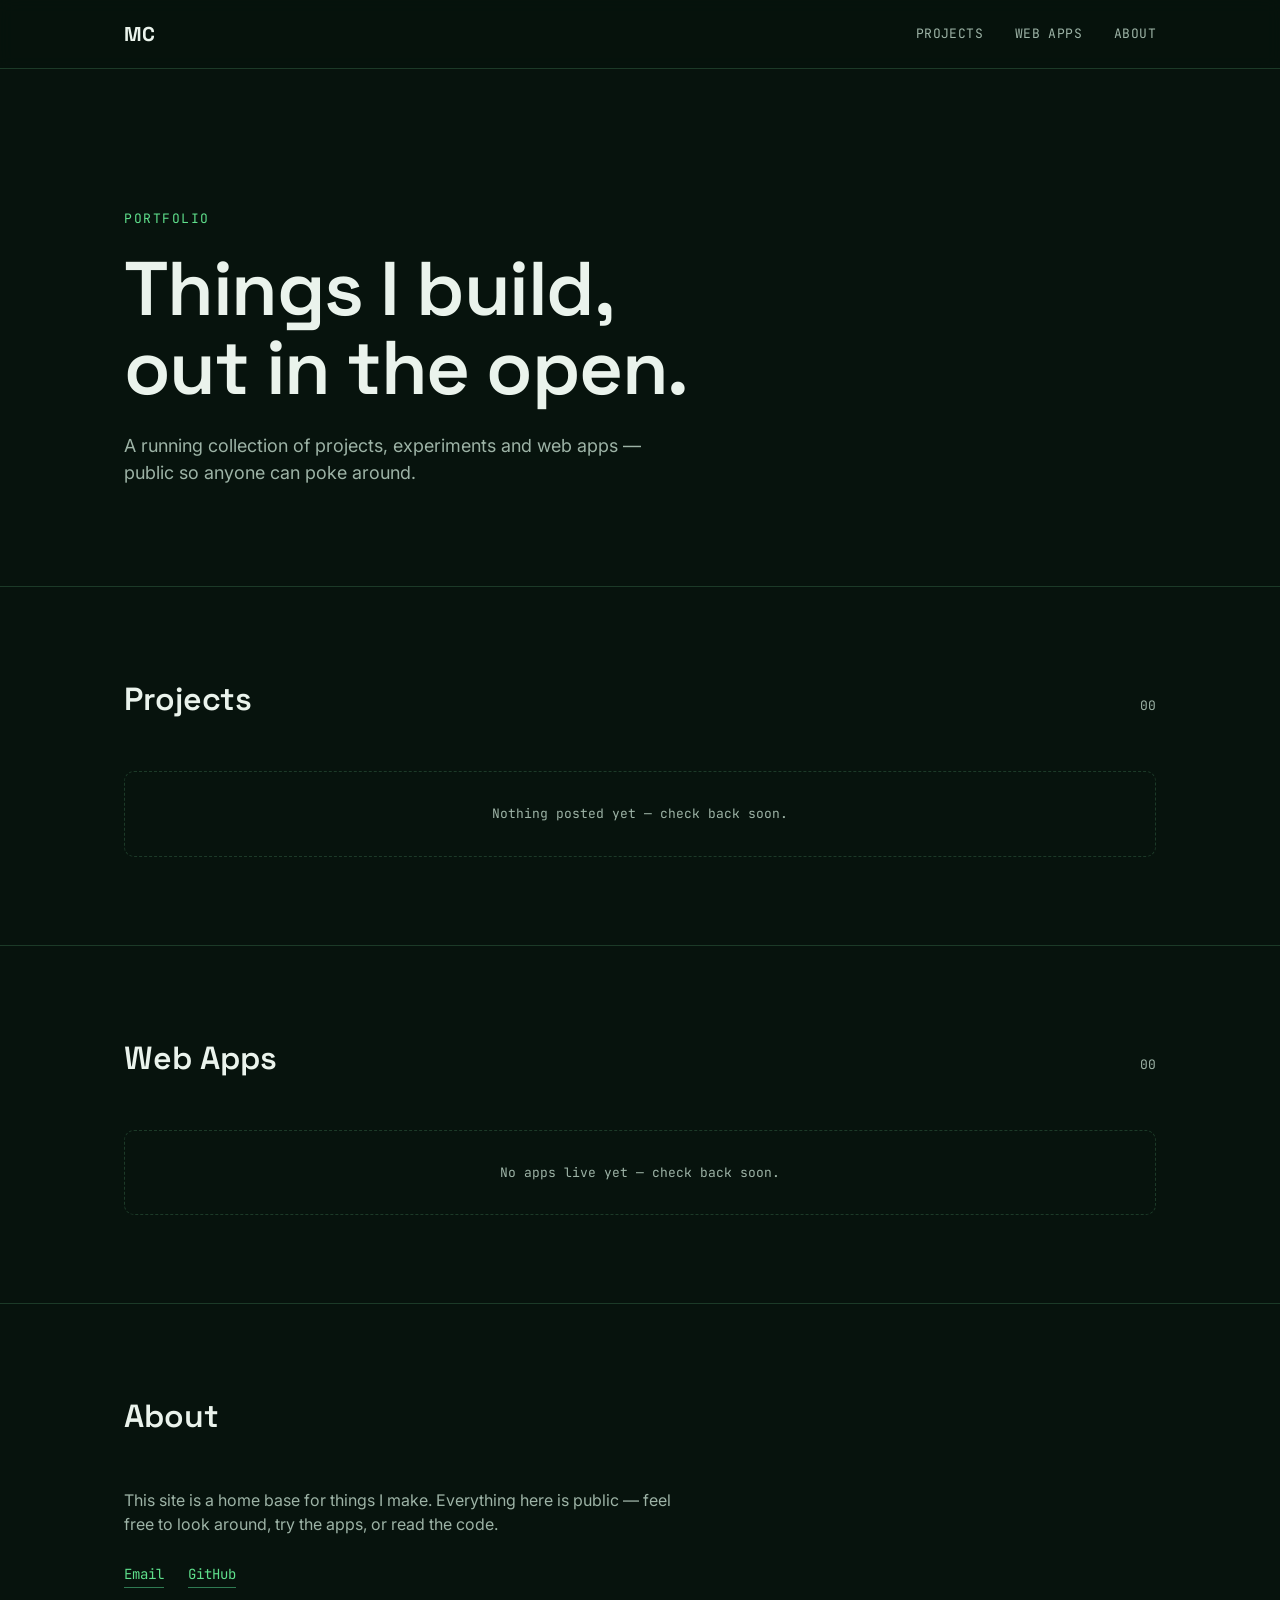
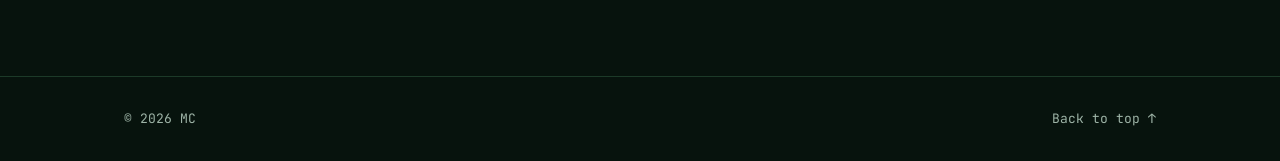
==== index.html @ 1ebcab1e "Add dark-green portfolio landing page Simple static site with project/web app card sections, driven " ====
<!doctype html>
<html lang="en">
<head>
  <meta charset="UTF-8" />
  <meta name="viewport" content="width=device-width, initial-scale=1.0" />
  <title>MC — Things I build</title>
  <meta name="description" content="A collection of projects and web apps." />

  <link rel="preconnect" href="https://fonts.googleapis.com" />
  <link rel="preconnect" href="https://fonts.gstatic.com" crossorigin />
  <link href="https://fonts.googleapis.com/css2?family=Space+Grotesk:wght@400;500;600;700&family=Inter:wght@400;500;600&family=JetBrains+Mono:wght@400;500&display=swap" rel="stylesheet" />

  <link rel="stylesheet" href="css/style.css" />
</head>
<body>

  <header class="site-header">
    <div class="wrap header-inner">
      <a href="#top" class="logo">MC</a>
      <nav class="nav">
        <a href="#projects">Projects</a>
        <a href="#apps">Web Apps</a>
        <a href="#about">About</a>
      </nav>
    </div>
  </header>

  <main id="top">
    <section class="hero">
      <div class="wrap">
        <p class="eyebrow">Portfolio</p>
        <h1>Things I build,<br />out in the open.</h1>
        <p class="hero-sub">
          A running collection of projects, experiments and web apps —
          public so anyone can poke around.
        </p>
      </div>
    </section>

    <section id="projects" class="section">
      <div class="wrap">
        <div class="section-head">
          <h2>Projects</h2>
          <span class="section-count" data-count="projects">00</span>
        </div>
        <div class="grid" id="projects-grid"></div>
      </div>
    </section>

    <section id="apps" class="section">
      <div class="wrap">
        <div class="section-head">
          <h2>Web Apps</h2>
          <span class="section-count" data-count="apps">00</span>
        </div>
        <div class="grid" id="apps-grid"></div>
      </div>
    </section>

    <section id="about" class="section about">
      <div class="wrap">
        <div class="section-head">
          <h2>About</h2>
        </div>
        <p class="about-text">
          This site is a home base for things I make. Everything here is
          public — feel free to look around, try the apps, or read the code.
        </p>
        <div class="links">
          <a href="mailto:hello@example.com">Email</a>
          <a href="https://github.com/" target="_blank" rel="noopener">GitHub</a>
        </div>
      </div>
    </section>
  </main>

  <footer class="site-footer">
    <div class="wrap footer-inner">
      <span>&copy; <span id="year"></span> MC</span>
      <a href="#top">Back to top ↑</a>
    </div>
  </footer>

  <script src="js/data.js"></script>
  <script src="js/script.js"></script>
</body>
</html>
---- css/style.css ----
/* ---------- Reset ---------- */
*, *::before, *::after { box-sizing: border-box; }
html, body { margin: 0; padding: 0; }
img { max-width: 100%; display: block; }
a { color: inherit; text-decoration: none; }
ul { list-style: none; margin: 0; padding: 0; }

/* ---------- Theme ---------- */
:root {
  --bg: #07130d;
  --bg-alt: #0c1c13;
  --card: #0f2318;
  --border: #1c3a28;
  --text: #eaf3ec;
  --text-dim: #9db3a6;
  --accent: #5fe08c;
  --accent-dim: #2f7a52;

  --font-display: "Space Grotesk", "Helvetica Neue", Arial, sans-serif;
  --font-body: "Inter", "Helvetica Neue", Arial, sans-serif;
  --font-mono: "JetBrains Mono", "Courier New", monospace;

  --wrap: 1080px;
}

body {
  background: var(--bg);
  color: var(--text);
  font-family: var(--font-body);
  line-height: 1.5;
  -webkit-font-smoothing: antialiased;
}

.wrap {
  max-width: var(--wrap);
  margin: 0 auto;
  padding: 0 24px;
}

/* ---------- Header ---------- */
.site-header {
  position: sticky;
  top: 0;
  z-index: 50;
  background: rgba(7, 19, 13, 0.85);
  backdrop-filter: blur(8px);
  border-bottom: 1px solid var(--border);
}

.header-inner {
  display: flex;
  align-items: center;
  justify-content: space-between;
  height: 68px;
}

.logo {
  font-family: var(--font-display);
  font-weight: 700;
  font-size: 20px;
  letter-spacing: 0.02em;
  color: var(--text);
}

.nav {
  display: flex;
  gap: 32px;
}

.nav a {
  font-family: var(--font-mono);
  font-size: 13px;
  color: var(--text-dim);
  letter-spacing: 0.03em;
  text-transform: uppercase;
  transition: color 0.15s ease;
}

.nav a:hover { color: var(--accent); }

/* ---------- Hero ---------- */
.hero {
  padding: 140px 0 100px;
  border-bottom: 1px solid var(--border);
}

.eyebrow {
  font-family: var(--font-mono);
  font-size: 13px;
  color: var(--accent);
  text-transform: uppercase;
  letter-spacing: 0.12em;
  margin: 0 0 20px;
}

.hero h1 {
  font-family: var(--font-display);
  font-weight: 600;
  font-size: clamp(40px, 7vw, 76px);
  line-height: 1.05;
  letter-spacing: -0.02em;
  margin: 0 0 24px;
}

.hero-sub {
  font-size: 18px;
  color: var(--text-dim);
  max-width: 520px;
  margin: 0;
}

/* ---------- Sections ---------- */
.section {
  padding: 88px 0;
  border-bottom: 1px solid var(--border);
}

.section-head {
  display: flex;
  align-items: baseline;
  justify-content: space-between;
  margin-bottom: 48px;
}

.section-head h2 {
  font-family: var(--font-display);
  font-weight: 600;
  font-size: 32px;
  margin: 0;
}

.section-count {
  font-family: var(--font-mono);
  font-size: 13px;
  color: var(--text-dim);
}

/* ---------- Grid / Cards ---------- */
.grid {
  display: grid;
  grid-template-columns: repeat(auto-fill, minmax(280px, 1fr));
  gap: 24px;
}

.card {
  background: var(--card);
  border: 1px solid var(--border);
  border-radius: 10px;
  overflow: hidden;
  transition: border-color 0.2s ease, transform 0.2s ease;
  display: flex;
  flex-direction: column;
}

.card:hover {
  border-color: var(--accent-dim);
  transform: translateY(-2px);
}

.card-media {
  aspect-ratio: 16 / 10;
  background: var(--bg-alt);
  overflow: hidden;
  display: flex;
  align-items: center;
  justify-content: center;
}

.card-media img {
  width: 100%;
  height: 100%;
  object-fit: cover;
}

.card-media .placeholder {
  font-family: var(--font-mono);
  font-size: 12px;
  color: var(--text-dim);
}

.card-body {
  padding: 20px;
  flex: 1;
  display: flex;
  flex-direction: column;
  gap: 10px;
}

.card-title {
  font-family: var(--font-display);
  font-weight: 600;
  font-size: 18px;
  margin: 0;
}

.card-desc {
  font-size: 14px;
  color: var(--text-dim);
  margin: 0;
  flex: 1;
}

.card-tags {
  display: flex;
  flex-wrap: wrap;
  gap: 8px;
  margin-top: 4px;
}

.tag {
  font-family: var(--font-mono);
  font-size: 11px;
  color: var(--accent);
  border: 1px solid var(--accent-dim);
  border-radius: 999px;
  padding: 3px 10px;
  text-transform: uppercase;
  letter-spacing: 0.03em;
}

.card-link {
  font-family: var(--font-mono);
  font-size: 13px;
  color: var(--text);
  display: inline-flex;
  align-items: center;
  gap: 6px;
  margin-top: 8px;
  border-top: 1px solid var(--border);
  padding-top: 14px;
}

.card-link:hover { color: var(--accent); }

.card-link .arrow {
  transition: transform 0.15s ease;
}

.card:hover .card-link .arrow {
  transform: translateX(3px);
}

.empty-state {
  font-family: var(--font-mono);
  font-size: 13px;
  color: var(--text-dim);
  border: 1px dashed var(--border);
  border-radius: 10px;
  padding: 32px;
  text-align: center;
  grid-column: 1 / -1;
}

/* ---------- About ---------- */
.about-text {
  font-size: 16px;
  color: var(--text-dim);
  max-width: 560px;
  margin: 0 0 28px;
}

.links {
  display: flex;
  gap: 24px;
}

.links a {
  font-family: var(--font-mono);
  font-size: 14px;
  color: var(--accent);
  border-bottom: 1px solid var(--accent-dim);
  padding-bottom: 2px;
}

.links a:hover { color: var(--text); border-color: var(--text); }

/* ---------- Footer ---------- */
.site-footer {
  padding: 32px 0;
}

.footer-inner {
  display: flex;
  align-items: center;
  justify-content: space-between;
  font-family: var(--font-mono);
  font-size: 13px;
  color: var(--text-dim);
}

.footer-inner a:hover { color: var(--accent); }

/* ---------- Responsive ---------- */
@media (max-width: 640px) {
  .hero { padding: 100px 0 64px; }
  .section { padding: 64px 0; }
  .nav { gap: 18px; }
}
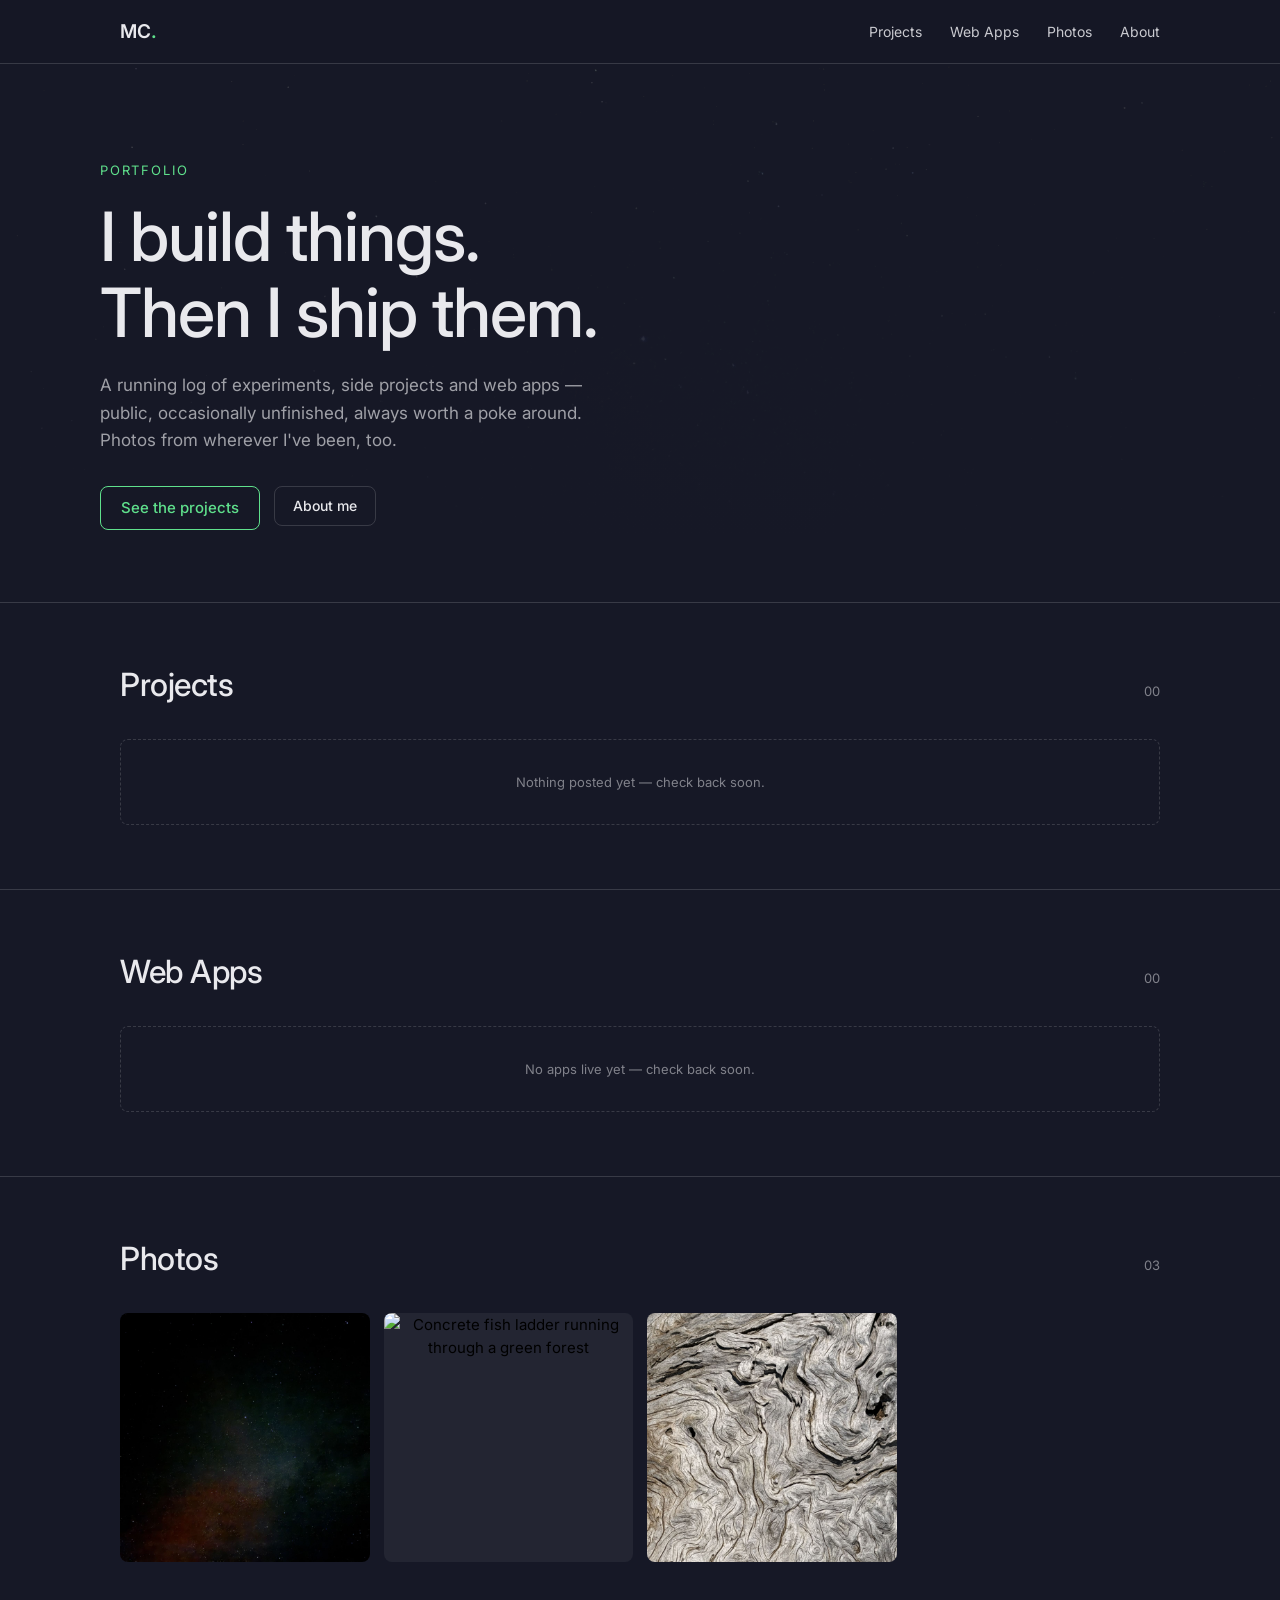
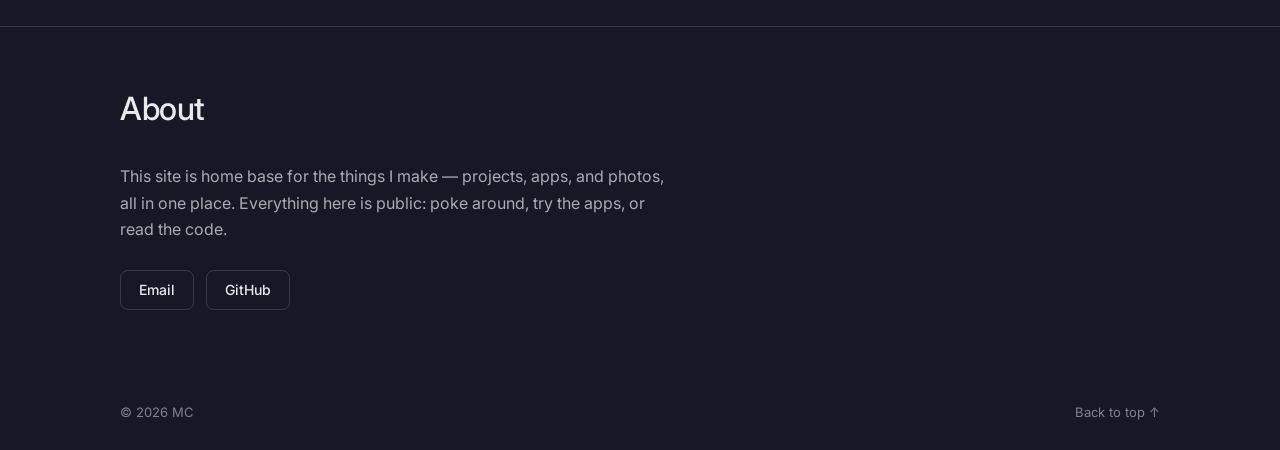
==== commit 0cde69b2: "Implement Claude Design export as the site's main design Rebuild the page around the exported Noctur" ====
--- a/index.html
+++ b/index.html
@@ -4,11 +4,11 @@
   <meta charset="UTF-8" />
   <meta name="viewport" content="width=device-width, initial-scale=1.0" />
   <title>MC — Things I build</title>
-  <meta name="description" content="A collection of projects and web apps." />
+  <meta name="description" content="A collection of projects, web apps and photos." />
 
   <link rel="preconnect" href="https://fonts.googleapis.com" />
   <link rel="preconnect" href="https://fonts.gstatic.com" crossorigin />
-  <link href="https://fonts.googleapis.com/css2?family=Space+Grotesk:wght@400;500;600;700&family=Inter:wght@400;500;600&family=JetBrains+Mono:wght@400;500&display=swap" rel="stylesheet" />
+  <link href="https://fonts.googleapis.com/css2?family=Inter:wght@400;500;600;700&display=swap" rel="stylesheet" />
 
   <link rel="stylesheet" href="css/style.css" />
 </head>
@@ -16,10 +16,11 @@
 
   <header class="site-header">
     <div class="wrap header-inner">
-      <a href="#top" class="logo">MC</a>
+      <a href="#top" class="logo">MC<span class="dot">.</span></a>
       <nav class="nav">
         <a href="#projects">Projects</a>
         <a href="#apps">Web Apps</a>
+        <a href="#photos">Photos</a>
         <a href="#about">About</a>
       </nav>
     </div>
@@ -27,13 +28,20 @@
 
   <main id="top">
     <section class="hero">
-      <div class="wrap">
+      <div class="hero-media" id="hero-media"></div>
+      <div class="hero-scrim"></div>
+      <div class="hero-inner">
         <p class="eyebrow">Portfolio</p>
-        <h1>Things I build,<br />out in the open.</h1>
+        <h1>I build things.<br />Then I ship them.</h1>
         <p class="hero-sub">
-          A running collection of projects, experiments and web apps —
-          public so anyone can poke around.
+          A running log of experiments, side projects and web apps —
+          public, occasionally unfinished, always worth a poke around.
+          Photos from wherever I've been, too.
         </p>
+        <div class="hero-actions">
+          <a href="#projects" class="btn btn-primary">See the projects</a>
+          <a href="#about" class="btn btn-secondary">About me</a>
+        </div>
       </div>
     </section>
 
@@ -57,18 +65,29 @@
       </div>
     </section>
 
-    <section id="about" class="section about">
+    <section id="photos" class="section">
+      <div class="wrap">
+        <div class="section-head">
+          <h2>Photos</h2>
+          <span class="section-count" data-count="photos">00</span>
+        </div>
+        <div class="photos-grid" id="photos-grid"></div>
+      </div>
+    </section>
+
+    <section id="about" class="section" style="border-bottom: 0;">
       <div class="wrap">
         <div class="section-head">
           <h2>About</h2>
         </div>
         <p class="about-text">
-          This site is a home base for things I make. Everything here is
-          public — feel free to look around, try the apps, or read the code.
+          This site is home base for the things I make — projects, apps,
+          and photos, all in one place. Everything here is public: poke
+          around, try the apps, or read the code.
         </p>
         <div class="links">
-          <a href="mailto:hello@example.com">Email</a>
-          <a href="https://github.com/" target="_blank" rel="noopener">GitHub</a>
+          <a href="mailto:hello@example.com" class="btn btn-secondary">Email</a>
+          <a href="https://github.com/09R3/MC" target="_blank" rel="noopener" class="btn btn-secondary">GitHub</a>
         </div>
       </div>
     </section>
@@ -81,6 +100,36 @@
     </div>
   </footer>
 
+  <nav class="tab-bar" id="tab-bar">
+    <a href="#projects" class="tab-item" data-tab="projects">
+      <svg width="20" height="20" viewBox="0 0 256 256" fill="none" stroke="currentColor" stroke-width="16"><rect x="40" y="40" width="72" height="72" rx="8"></rect><rect x="144" y="40" width="72" height="72" rx="8"></rect><rect x="40" y="144" width="72" height="72" rx="8"></rect><rect x="144" y="144" width="72" height="72" rx="8"></rect></svg>
+      <span>Projects</span>
+    </a>
+    <a href="#apps" class="tab-item" data-tab="apps">
+      <svg width="20" height="20" viewBox="0 0 256 256" fill="none" stroke="currentColor" stroke-width="16" stroke-linejoin="round"><path d="M140 32 56 144h56l-16 80 84-112h-56z"></path></svg>
+      <span>Apps</span>
+    </a>
+    <a href="#photos" class="tab-item" data-tab="photos">
+      <svg width="20" height="20" viewBox="0 0 256 256" fill="none" stroke="currentColor" stroke-width="16" stroke-linejoin="round"><rect x="32" y="48" width="192" height="160" rx="10"></rect><circle cx="96" cy="108" r="16" fill="currentColor" stroke="none"></circle><path d="M32 176l52-52 40 40 32-32 68 68" stroke-linecap="round"></path></svg>
+      <span>Photos</span>
+    </a>
+    <a href="#about" class="tab-item" data-tab="about">
+      <svg width="20" height="20" viewBox="0 0 256 256" fill="none" stroke="currentColor" stroke-width="16"><circle cx="128" cy="88" r="44"></circle><path d="M38 208c14-42 52-64 90-64s76 22 90 64" stroke-linecap="round"></path></svg>
+      <span>About</span>
+    </a>
+  </nav>
+
+  <div class="lightbox-backdrop" id="lightbox" hidden>
+    <div class="lightbox" id="lightbox-panel">
+      <div class="lightbox-media">
+        <img id="lightbox-img" src="" alt="" />
+      </div>
+      <div class="lightbox-actions">
+        <button type="button" class="btn btn-secondary" id="lightbox-close">Close</button>
+      </div>
+    </div>
+  </div>
+
   <script src="js/data.js"></script>
   <script src="js/script.js"></script>
 </body>
--- a/css/style.css
+++ b/css/style.css
@@ -2,297 +2,449 @@
 *, *::before, *::after { box-sizing: border-box; }
 html, body { margin: 0; padding: 0; }
 img { max-width: 100%; display: block; }
-a { color: inherit; text-decoration: none; }
-ul { list-style: none; margin: 0; padding: 0; }
-
-/* ---------- Theme ---------- */
+a { text-decoration: none; }
+button { font: inherit; }
+
+/* ---------- Design tokens ----------
+   Dark neutral ground with a single green/mint accent used as a line,
+   border and text color rather than a flood fill. */
 :root {
-  --bg: #07130d;
-  --bg-alt: #0c1c13;
-  --card: #0f2318;
-  --border: #1c3a28;
-  --text: #eaf3ec;
-  --text-dim: #9db3a6;
-  --accent: #5fe08c;
-  --accent-dim: #2f7a52;
-
-  --font-display: "Space Grotesk", "Helvetica Neue", Arial, sans-serif;
-  --font-body: "Inter", "Helvetica Neue", Arial, sans-serif;
-  --font-mono: "JetBrains Mono", "Courier New", monospace;
+  --color-bg: #161826;
+  --color-surface: #232532;
+  --color-text: #e9e9ed;
+  --color-divider: color-mix(in srgb, #e9e9ed 16%, transparent);
+
+  --color-accent: #5fe08c;
+  --color-accent-2: #6bdca0;
+  --color-accent-100: #eafcf1;
+  --color-accent-300: #a3ecc4;
+  --color-accent-800: #1c5537;
+  --color-accent-900: #123423;
+  --color-accent-2-800: #21543a;
+  --color-accent-2-100: #eafcf1;
+
+  --color-neutral-800: #3f424d;
+  --color-neutral-900: #292b31;
+
+  --font-heading: "Inter", system-ui, -apple-system, sans-serif;
+  --font-body: "Inter", system-ui, -apple-system, sans-serif;
+  --font-heading-weight: 500;
+
+  --space-2: 6px;
+  --space-3: 9px;
+  --space-4: 11px;
+  --space-6: 17px;
+  --space-8: 22px;
+
+  --radius-sm: 4px;
+  --radius-md: 8px;
+  --radius-lg: 14px;
+
+  --shadow-sm: 0 0 0 1px var(--color-neutral-800);
+  --shadow-lg: 0 0 0 1px #9397ab, 0 16px 40px rgba(0, 0, 0, 0.65);
 
   --wrap: 1080px;
+  --header-h: 64px;
+  --tabbar-h: 76px;
 }
 
 body {
-  background: var(--bg);
-  color: var(--text);
+  background: var(--color-bg);
+  color: var(--color-text);
   font-family: var(--font-body);
-  line-height: 1.5;
+  font-size: 15px;
+  line-height: 1.55;
   -webkit-font-smoothing: antialiased;
 }
+
+h1, h2, h3 {
+  font-family: var(--font-heading);
+  font-weight: var(--font-heading-weight);
+  line-height: 1.12;
+  letter-spacing: -0.015em;
+  margin: 0;
+}
+
+a { color: var(--color-accent); }
+a:hover { color: var(--color-accent-300); }
 
 .wrap {
   max-width: var(--wrap);
   margin: 0 auto;
-  padding: 0 24px;
-}
+  padding: 0 20px;
+}
+
+::selection { background: color-mix(in srgb, var(--color-accent) 30%, transparent); }
+:focus-visible { outline: 2px solid var(--color-accent); outline-offset: 2px; }
+
+/* ---------- Buttons ---------- */
+.btn {
+  display: inline-flex;
+  align-items: center;
+  justify-content: center;
+  gap: 6px;
+  cursor: pointer;
+  font-family: var(--font-heading);
+  font-weight: var(--font-heading-weight);
+  font-size: 14px;
+  color: var(--color-text);
+  background: transparent;
+  border: 1px solid var(--color-divider);
+  border-radius: var(--radius-md);
+  height: 40px;
+  padding: 0 18px;
+  transition: background 0.15s ease;
+}
+.btn-primary { color: var(--color-accent); border-color: var(--color-accent); height: 44px; padding: 0 20px; font-size: 15px; }
+.btn-primary:hover { background: color-mix(in srgb, var(--color-accent) 12%, transparent); color: var(--color-accent); }
+.btn-secondary:hover { background: color-mix(in srgb, var(--color-text) 7%, transparent); color: var(--color-text); }
 
 /* ---------- Header ---------- */
 .site-header {
   position: sticky;
   top: 0;
   z-index: 50;
-  background: rgba(7, 19, 13, 0.85);
-  backdrop-filter: blur(8px);
-  border-bottom: 1px solid var(--border);
+  height: var(--header-h);
+  display: flex;
+  align-items: center;
+  background: color-mix(in srgb, var(--color-bg) 85%, transparent);
+  backdrop-filter: blur(10px);
+  border-bottom: 1px solid var(--color-divider);
 }
 
 .header-inner {
+  width: 100%;
   display: flex;
   align-items: center;
   justify-content: space-between;
-  height: 68px;
 }
 
 .logo {
-  font-family: var(--font-display);
-  font-weight: 700;
-  font-size: 20px;
-  letter-spacing: 0.02em;
-  color: var(--text);
-}
+  font-family: var(--font-heading);
+  font-weight: 600;
+  font-size: 19px;
+  letter-spacing: -0.01em;
+  color: var(--color-text);
+}
+.logo:hover { color: var(--color-text); }
+.logo .dot { color: var(--color-accent); }
 
 .nav {
   display: flex;
-  gap: 32px;
-}
-
+  gap: 28px;
+}
 .nav a {
-  font-family: var(--font-mono);
-  font-size: 13px;
-  color: var(--text-dim);
-  letter-spacing: 0.03em;
-  text-transform: uppercase;
-  transition: color 0.15s ease;
-}
-
-.nav a:hover { color: var(--accent); }
+  font-size: 14px;
+  color: var(--color-text);
+  opacity: 0.85;
+}
+.nav a:hover { color: var(--color-accent); opacity: 1; }
 
 /* ---------- Hero ---------- */
 .hero {
-  padding: 140px 0 100px;
-  border-bottom: 1px solid var(--border);
+  position: relative;
+  padding: 96px 20px 72px;
+  border-bottom: 1px solid var(--color-divider);
+  overflow: hidden;
+}
+
+.hero-media {
+  position: absolute;
+  inset: 0;
+  opacity: 0.5;
+  mix-blend-mode: lighten;
+}
+.hero-media img {
+  width: 100%;
+  height: 100%;
+  object-fit: cover;
+  object-position: center 30%;
+}
+
+.hero-scrim {
+  position: absolute;
+  inset: 0;
+  background: linear-gradient(180deg,
+    color-mix(in srgb, var(--color-bg) 55%, transparent),
+    var(--color-bg) 88%);
+}
+
+.hero-inner {
+  position: relative;
+  max-width: var(--wrap);
+  margin: 0 auto;
 }
 
 .eyebrow {
-  font-family: var(--font-mono);
-  font-size: 13px;
-  color: var(--accent);
+  font-family: var(--font-heading);
+  font-size: 13px;
+  letter-spacing: 0.14em;
   text-transform: uppercase;
-  letter-spacing: 0.12em;
-  margin: 0 0 20px;
+  color: var(--color-accent);
+  margin: 0 0 18px;
 }
 
 .hero h1 {
-  font-family: var(--font-display);
-  font-weight: 600;
-  font-size: clamp(40px, 7vw, 76px);
-  line-height: 1.05;
-  letter-spacing: -0.02em;
-  margin: 0 0 24px;
+  font-size: clamp(36px, 8vw, 68px);
+  max-width: 16ch;
+  margin: 0 0 22px;
 }
 
 .hero-sub {
-  font-size: 18px;
-  color: var(--text-dim);
+  font-size: 17px;
+  line-height: 1.6;
+  color: color-mix(in srgb, var(--color-text) 65%, transparent);
   max-width: 520px;
-  margin: 0;
+  margin: 0 0 32px;
+}
+
+.hero-actions {
+  display: flex;
+  gap: 14px;
+  flex-wrap: wrap;
 }
 
 /* ---------- Sections ---------- */
 .section {
-  padding: 88px 0;
-  border-bottom: 1px solid var(--border);
+  padding: 64px 20px;
+  border-bottom: 1px solid var(--color-divider);
 }
 
 .section-head {
   display: flex;
   align-items: baseline;
   justify-content: space-between;
-  margin-bottom: 48px;
-}
-
-.section-head h2 {
-  font-family: var(--font-display);
-  font-weight: 600;
-  font-size: 32px;
-  margin: 0;
-}
+  margin-bottom: 36px;
+}
+
+.section-head h2 { font-size: 32px; }
 
 .section-count {
-  font-family: var(--font-mono);
-  font-size: 13px;
-  color: var(--text-dim);
+  font-size: 13px;
+  color: color-mix(in srgb, var(--color-text) 50%, transparent);
 }
 
 /* ---------- Grid / Cards ---------- */
 .grid {
   display: grid;
-  grid-template-columns: repeat(auto-fill, minmax(280px, 1fr));
-  gap: 24px;
+  grid-template-columns: repeat(auto-fill, minmax(260px, 1fr));
+  gap: 20px;
 }
 
 .card {
-  background: var(--card);
-  border: 1px solid var(--border);
-  border-radius: 10px;
+  display: flex;
+  flex-direction: column;
+  background: var(--color-surface);
+  border-radius: var(--radius-md);
+  box-shadow: var(--shadow-sm);
   overflow: hidden;
-  transition: border-color 0.2s ease, transform 0.2s ease;
-  display: flex;
-  flex-direction: column;
-}
-
-.card:hover {
-  border-color: var(--accent-dim);
-  transform: translateY(-2px);
 }
 
 .card-media {
   aspect-ratio: 16 / 10;
-  background: var(--bg-alt);
+  background: var(--color-bg);
+  display: flex;
+  align-items: center;
+  justify-content: center;
+}
+.card-media img { width: 100%; height: 100%; object-fit: cover; }
+.card-media .placeholder {
+  font-size: 12px;
+  color: color-mix(in srgb, var(--color-text) 50%, transparent);
+}
+
+.card-body {
+  padding: 18px;
+  display: flex;
+  flex-direction: column;
+  gap: 8px;
+  flex: 1;
+}
+
+.card-kicker {
+  font-size: 10px;
+  letter-spacing: 0.1em;
+  text-transform: uppercase;
+  color: var(--color-accent);
+}
+.card-kicker.accent-2 { color: var(--color-accent-2); }
+
+.card-title {
+  font-family: var(--font-heading);
+  font-weight: var(--font-heading-weight);
+  font-size: 17px;
+  line-height: 1.2;
+  margin: 0;
+}
+
+.card-desc {
+  margin: 0;
+  font-size: 13px;
+  opacity: 0.8;
+  flex: 1;
+}
+
+.card-tags {
+  display: flex;
+  flex-wrap: wrap;
+  gap: 7px;
+  margin-top: 2px;
+}
+
+.tag {
+  display: inline-flex;
+  align-items: center;
+  font-size: 11px;
+  letter-spacing: 0.02em;
+  padding: 3px 10px;
+  border-radius: 6px;
+}
+.tag-outline { border: 1px solid var(--color-accent); color: var(--color-accent); }
+.tag-accent { background: var(--color-accent-800); color: var(--color-accent-100); }
+
+.card-link {
+  display: flex;
+  align-items: center;
+  gap: 6px;
+  font-size: 13px;
+  color: var(--color-text);
+  border-top: 1px solid var(--color-divider);
+  padding-top: 12px;
+  margin-top: 6px;
+}
+.card-link:hover { color: var(--color-accent); }
+
+.empty-state {
+  font-size: 13px;
+  color: color-mix(in srgb, var(--color-text) 50%, transparent);
+  border: 1px dashed var(--color-divider);
+  border-radius: var(--radius-md);
+  padding: 32px;
+  text-align: center;
+  grid-column: 1 / -1;
+}
+
+/* ---------- Photos ---------- */
+.photos-grid {
+  display: grid;
+  grid-template-columns: repeat(auto-fill, minmax(200px, 1fr));
+  gap: 14px;
+}
+
+.photo-item {
+  cursor: pointer;
+  aspect-ratio: 1;
+  border-radius: var(--radius-md);
   overflow: hidden;
-  display: flex;
-  align-items: center;
-  justify-content: center;
-}
-
-.card-media img {
+  border: 0;
+  padding: 0;
+  background: var(--color-surface);
+  display: block;
+}
+.photo-item img {
   width: 100%;
   height: 100%;
   object-fit: cover;
-}
-
-.card-media .placeholder {
-  font-family: var(--font-mono);
-  font-size: 12px;
-  color: var(--text-dim);
-}
-
-.card-body {
-  padding: 20px;
-  flex: 1;
-  display: flex;
-  flex-direction: column;
-  gap: 10px;
-}
-
-.card-title {
-  font-family: var(--font-display);
-  font-weight: 600;
-  font-size: 18px;
-  margin: 0;
-}
-
-.card-desc {
-  font-size: 14px;
-  color: var(--text-dim);
-  margin: 0;
-  flex: 1;
-}
-
-.card-tags {
-  display: flex;
-  flex-wrap: wrap;
-  gap: 8px;
-  margin-top: 4px;
-}
-
-.tag {
-  font-family: var(--font-mono);
-  font-size: 11px;
-  color: var(--accent);
-  border: 1px solid var(--accent-dim);
-  border-radius: 999px;
-  padding: 3px 10px;
-  text-transform: uppercase;
-  letter-spacing: 0.03em;
-}
-
-.card-link {
-  font-family: var(--font-mono);
-  font-size: 13px;
-  color: var(--text);
-  display: inline-flex;
-  align-items: center;
-  gap: 6px;
-  margin-top: 8px;
-  border-top: 1px solid var(--border);
-  padding-top: 14px;
-}
-
-.card-link:hover { color: var(--accent); }
-
-.card-link .arrow {
-  transition: transform 0.15s ease;
-}
-
-.card:hover .card-link .arrow {
-  transform: translateX(3px);
-}
-
-.empty-state {
-  font-family: var(--font-mono);
-  font-size: 13px;
-  color: var(--text-dim);
-  border: 1px dashed var(--border);
-  border-radius: 10px;
-  padding: 32px;
-  text-align: center;
-  grid-column: 1 / -1;
+  transition: transform 0.25s ease;
+}
+.photo-item:hover img { transform: scale(1.04); }
+
+/* ---------- Lightbox ---------- */
+.lightbox-backdrop {
+  position: fixed;
+  inset: 0;
+  z-index: 100;
+  display: grid;
+  place-items: center;
+  padding: 24px;
+  background: color-mix(in srgb, var(--color-neutral-900) 60%, transparent);
+}
+.lightbox-backdrop[hidden] { display: none; }
+
+.lightbox {
+  width: min(720px, 100%);
+  border-radius: var(--radius-lg);
+  overflow: hidden;
+  background: var(--color-surface);
+  box-shadow: var(--shadow-lg);
+}
+
+.lightbox-media {
+  aspect-ratio: 4 / 3;
+  background: var(--color-bg);
+}
+.lightbox-media img { width: 100%; height: 100%; object-fit: contain; }
+
+.lightbox-actions {
+  padding: 14px 18px;
+  display: flex;
+  justify-content: flex-end;
 }
 
 /* ---------- About ---------- */
 .about-text {
   font-size: 16px;
-  color: var(--text-dim);
+  line-height: 1.65;
+  color: color-mix(in srgb, var(--color-text) 70%, transparent);
   max-width: 560px;
   margin: 0 0 28px;
 }
 
 .links {
   display: flex;
-  gap: 24px;
-}
-
-.links a {
-  font-family: var(--font-mono);
-  font-size: 14px;
-  color: var(--accent);
-  border-bottom: 1px solid var(--accent-dim);
-  padding-bottom: 2px;
-}
-
-.links a:hover { color: var(--text); border-color: var(--text); }
+  gap: 12px;
+  flex-wrap: wrap;
+}
 
 /* ---------- Footer ---------- */
 .site-footer {
-  padding: 32px 0;
-}
-
+  padding: 28px 20px;
+}
 .footer-inner {
   display: flex;
   align-items: center;
   justify-content: space-between;
-  font-family: var(--font-mono);
-  font-size: 13px;
-  color: var(--text-dim);
-}
-
-.footer-inner a:hover { color: var(--accent); }
+  font-size: 13px;
+  color: color-mix(in srgb, var(--color-text) 50%, transparent);
+}
+.footer-inner a { color: inherit; }
+.footer-inner a:hover { color: var(--color-accent); }
+
+/* ---------- Mobile tab bar ---------- */
+.tab-bar {
+  display: none;
+  position: fixed;
+  left: 0;
+  right: 0;
+  bottom: 0;
+  z-index: 60;
+  justify-content: space-around;
+  background: color-mix(in srgb, var(--color-surface) 96%, transparent);
+  backdrop-filter: blur(10px);
+  border-top: 1px solid var(--color-divider);
+  padding: 6px 8px calc(6px + env(safe-area-inset-bottom));
+}
+.tab-item {
+  display: flex;
+  flex-direction: column;
+  align-items: center;
+  gap: 3px;
+  padding: 6px 10px;
+  border-radius: var(--radius-md);
+  min-width: 56px;
+  min-height: 44px;
+  justify-content: center;
+  color: color-mix(in srgb, var(--color-text) 60%, transparent);
+}
+.tab-item span { font-size: 10.5px; letter-spacing: 0.02em; }
+.tab-item.active { color: var(--color-accent); }
+.tab-item svg { display: block; }
 
 /* ---------- Responsive ---------- */
 @media (max-width: 640px) {
-  .hero { padding: 100px 0 64px; }
-  .section { padding: 64px 0; }
-  .nav { gap: 18px; }
-}
+  .nav { display: none; }
+  .tab-bar { display: flex; }
+  body { padding-bottom: var(--tabbar-h); }
+  .hero { padding: 72px 20px 56px; }
+  .section { padding: 48px 20px; }
+}
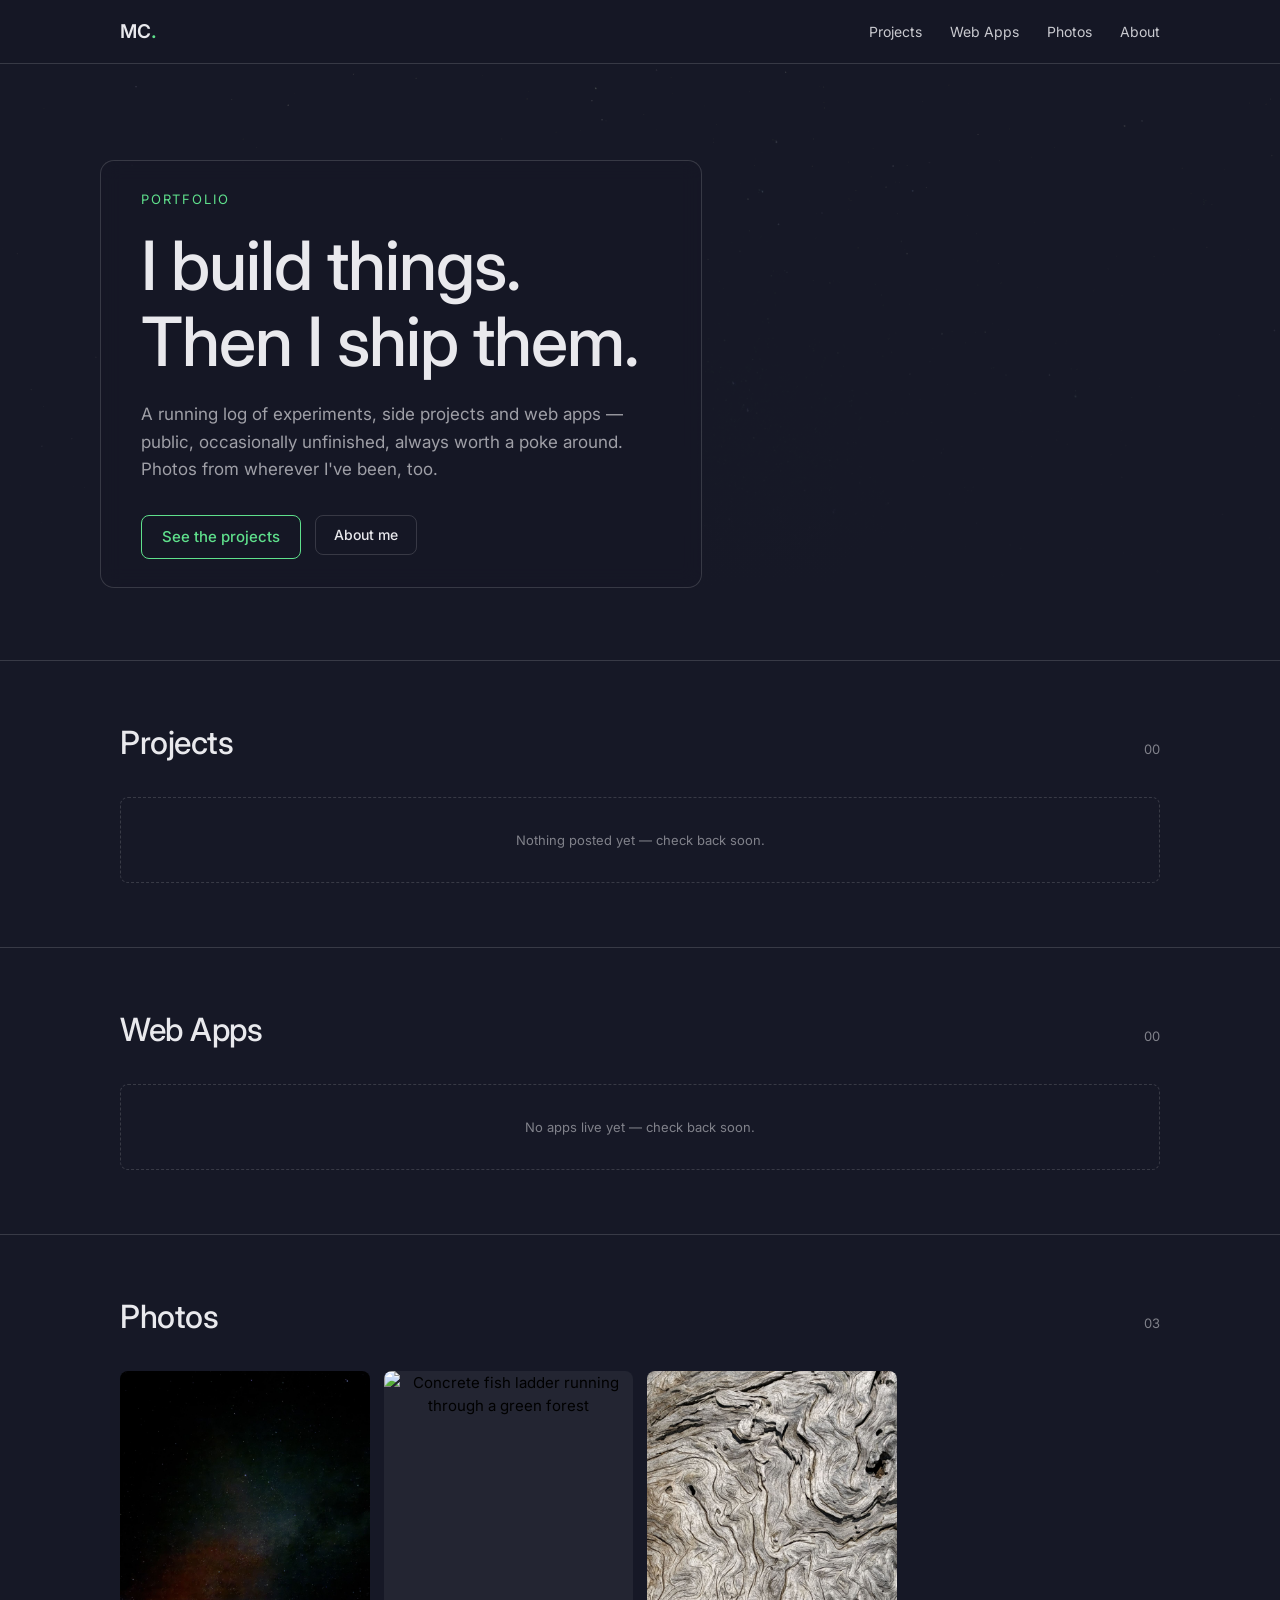
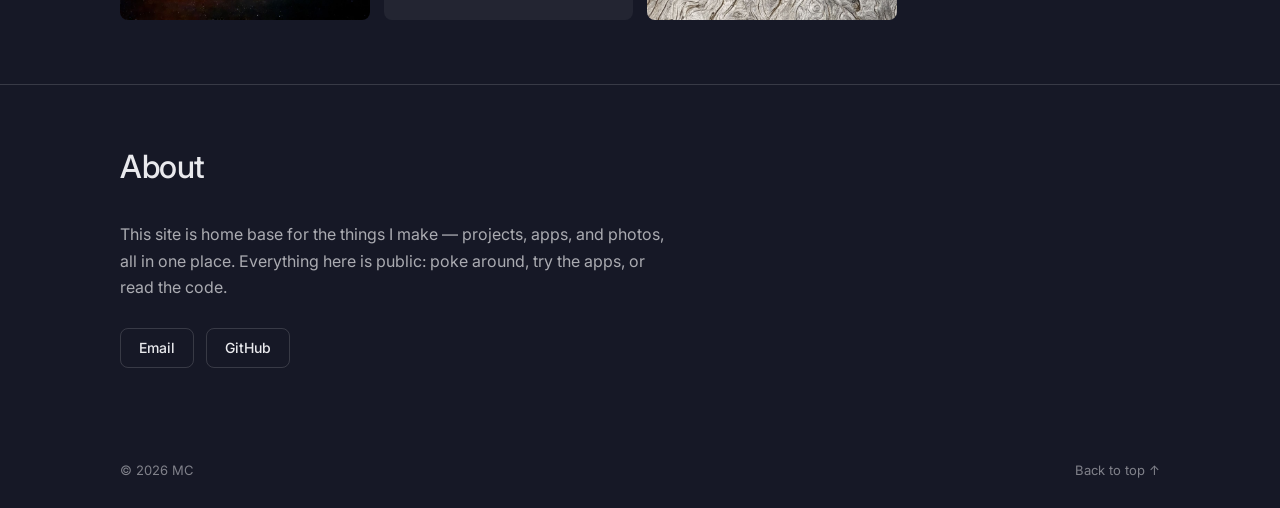
==== commit 178dec76: "Randomize hero background photo and add a readable text panel Pick a random photo from the Photos li" ====
--- a/index.html
+++ b/index.html
@@ -31,16 +31,18 @@
       <div class="hero-media" id="hero-media"></div>
       <div class="hero-scrim"></div>
       <div class="hero-inner">
-        <p class="eyebrow">Portfolio</p>
-        <h1>I build things.<br />Then I ship them.</h1>
-        <p class="hero-sub">
-          A running log of experiments, side projects and web apps —
-          public, occasionally unfinished, always worth a poke around.
-          Photos from wherever I've been, too.
-        </p>
-        <div class="hero-actions">
-          <a href="#projects" class="btn btn-primary">See the projects</a>
-          <a href="#about" class="btn btn-secondary">About me</a>
+        <div class="hero-panel">
+          <p class="eyebrow">Portfolio</p>
+          <h1>I build things.<br />Then I ship them.</h1>
+          <p class="hero-sub">
+            A running log of experiments, side projects and web apps —
+            public, occasionally unfinished, always worth a poke around.
+            Photos from wherever I've been, too.
+          </p>
+          <div class="hero-actions">
+            <a href="#projects" class="btn btn-primary">See the projects</a>
+            <a href="#about" class="btn btn-secondary">About me</a>
+          </div>
         </div>
       </div>
     </section>
--- a/css/style.css
+++ b/css/style.css
@@ -175,6 +175,16 @@
   margin: 0 auto;
 }
 
+.hero-panel {
+  display: inline-block;
+  max-width: 640px;
+  padding: 28px clamp(20px, 4vw, 40px);
+  background: color-mix(in srgb, var(--color-bg) 62%, transparent);
+  backdrop-filter: blur(10px);
+  border: 1px solid var(--color-divider);
+  border-radius: var(--radius-lg);
+}
+
 .eyebrow {
   font-family: var(--font-heading);
   font-size: 13px;
